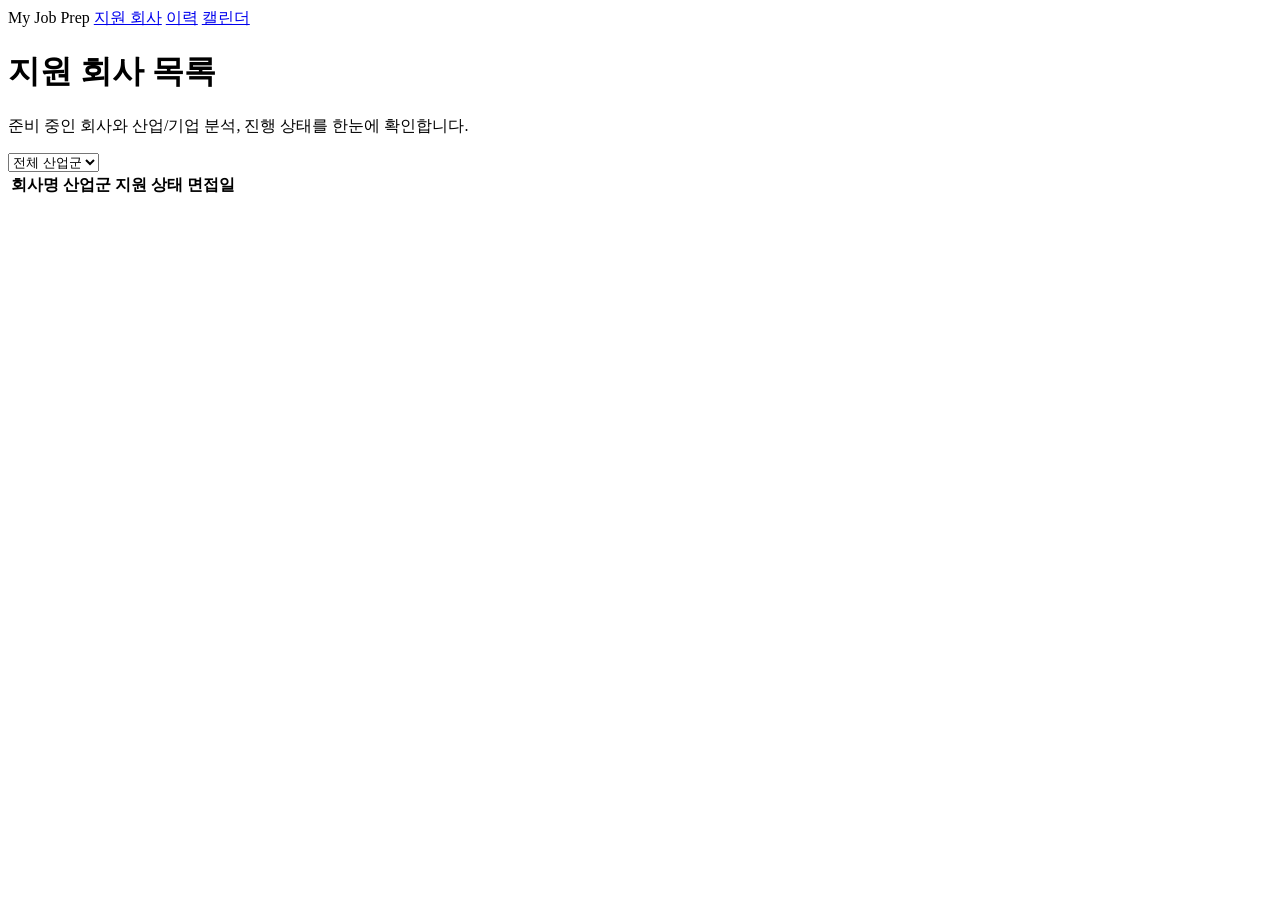
==== index.html @ 2b9216af "Add files via upload" ====
<!DOCTYPE html>
<html lang="ko">
<head>
<meta charset="UTF-8" />
<meta name="viewport" content="width=device-width, initial-scale=1.0" />
<title>지원 회사 목록</title>
<link rel="stylesheet" href="css/style.css" />
</head>
<body>
  <header class="nav">
    <span class="brand">My Job Prep</span>
    <a href="index.html">지원 회사</a>
    <a href="resume.html">이력</a>
    <a href="calendar.html">캘린더</a>
  </header>

  <main>
    <h1>지원 회사 목록</h1>
    <p class="subtitle">준비 중인 회사와 산업/기업 분석, 진행 상태를 한눈에 확인합니다.</p>

    <div class="toolbar">
      <select id="industry-filter">
        <option value="all">전체 산업군</option>
      </select>
    </div>

    <table>
      <thead>
        <tr>
          <th>회사명</th>
          <th>산업군</th>
          <th>지원 상태</th>
          <th>면접일</th>
        </tr>
      </thead>
      <tbody id="company-table-body"></tbody>
    </table>
  </main>

  <script src="data/companies.js"></script>
  <script src="js/app.js"></script>
</body>
</html>
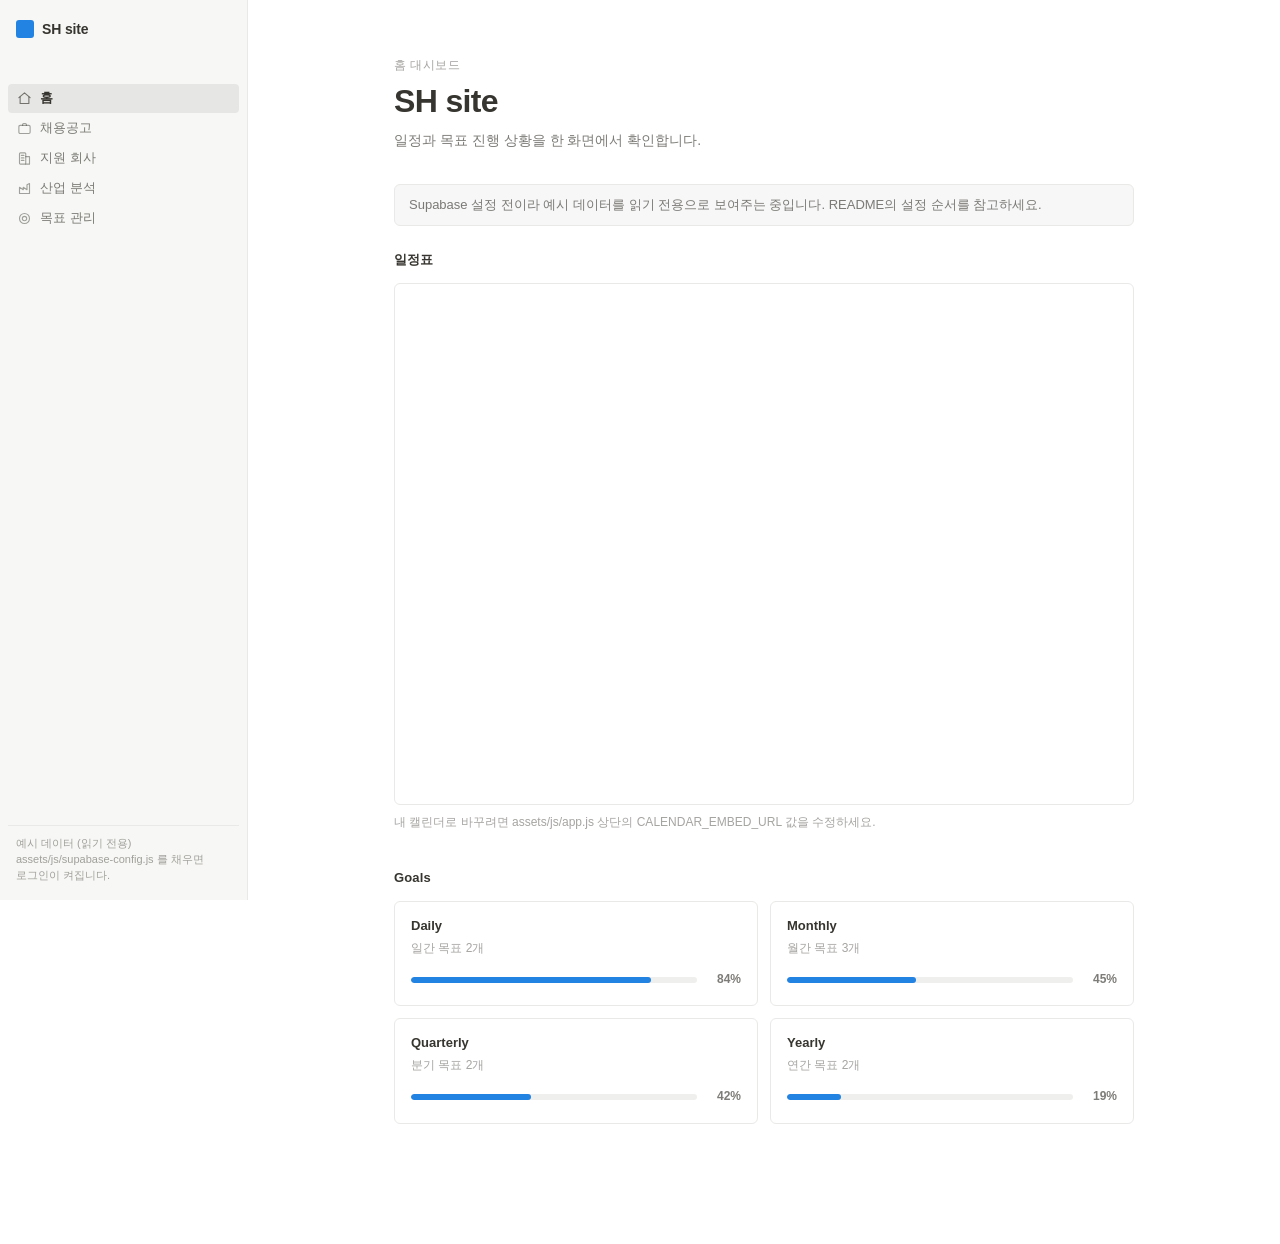
==== commit 2a86caa2: "Add SH site: static job-prep site with Supabase backend - Notion-style sidebar layout, hash router, " ====
--- a/index.html
+++ b/index.html
@@ -1,43 +1,38 @@
 <!DOCTYPE html>
 <html lang="ko">
 <head>
-<meta charset="UTF-8" />
-<meta name="viewport" content="width=device-width, initial-scale=1.0" />
-<title>지원 회사 목록</title>
-<link rel="stylesheet" href="css/style.css" />
+  <meta charset="UTF-8" />
+  <meta name="viewport" content="width=device-width, initial-scale=1.0" />
+  <title>SH site</title>
+  <link rel="stylesheet" href="./assets/css/style.css" />
 </head>
 <body>
-  <header class="nav">
-    <span class="brand">My Job Prep</span>
-    <a href="index.html">지원 회사</a>
-    <a href="resume.html">이력</a>
-    <a href="calendar.html">캘린더</a>
-  </header>
+  <div class="layout">
+    <!-- 사이드바: 메뉴는 app.js에서 렌더링 (산업 분석 하위 항목 자동 생성) -->
+    <aside class="sidebar">
+      <div class="sidebar-head">
+        <span class="site-mark"></span>
+        <span class="site-title">SH site</span>
+      </div>
+      <nav class="sidebar-nav" id="nav"></nav>
+      <div class="authbar" id="authbar"></div>
+    </aside>
 
-  <main>
-    <h1>지원 회사 목록</h1>
-    <p class="subtitle">준비 중인 회사와 산업/기업 분석, 진행 상태를 한눈에 확인합니다.</p>
+    <main class="main">
+      <div class="page" id="view"></div>
+    </main>
+  </div>
 
-    <div class="toolbar">
-      <select id="industry-filter">
-        <option value="all">전체 산업군</option>
-      </select>
-    </div>
+  <!-- Supabase 연결 설정 (URL / anon key) -->
+  <script src="./assets/js/supabase-config.js"></script>
 
-    <table>
-      <thead>
-        <tr>
-          <th>회사명</th>
-          <th>산업군</th>
-          <th>지원 상태</th>
-          <th>면접일</th>
-        </tr>
-      </thead>
-      <tbody id="company-table-body"></tbody>
-    </table>
-  </main>
+  <!-- 예시 데이터: Supabase 설정 전이나 로그아웃 상태에서 읽기 전용으로 표시됩니다 -->
+  <script src="./data/companies.js"></script>
+  <script src="./data/industries.js"></script>
+  <script src="./data/jobs.js"></script>
+  <script src="./data/goals.js"></script>
 
-  <script src="data/companies.js"></script>
-  <script src="js/app.js"></script>
+  <!-- 앱 (ES 모듈 → 로컬에서 열 때는 file:// 이 아니라 로컬 서버가 필요합니다) -->
+  <script type="module" src="./assets/js/app.js"></script>
 </body>
 </html>
--- a/assets/css/style.css
+++ b/assets/css/style.css
@@ -0,0 +1,938 @@
+/* =========================================================
+   SH site — Notion 스타일 정적 사이트
+   빌드 도구 없이 순수 CSS
+   ========================================================= */
+
+:root {
+  /* 색상 (무채색 위주 — 노션 팔레트) */
+  --sidebar-bg: #f7f7f5;
+  --main-bg: #ffffff;
+  --text: #37352f;
+  --text-muted: rgba(55, 53, 47, 0.65);
+  --text-faint: rgba(55, 53, 47, 0.45);
+  --border: #e9e9e7;
+  --border-soft: rgba(55, 53, 47, 0.09);
+  --hover-bg: rgba(55, 53, 47, 0.055);
+  --active-bg: rgba(55, 53, 47, 0.085);
+  --accent: #2383e2;
+
+  --radius: 4px;
+  --sidebar-w: 248px;
+}
+
+* { box-sizing: border-box; }
+
+html, body {
+  margin: 0;
+  padding: 0;
+  height: 100%;
+}
+
+body {
+  background: var(--main-bg);
+  color: var(--text);
+  font-family: ui-sans-serif, -apple-system, BlinkMacSystemFont, "Segoe UI",
+    "Apple SD Gothic Neo", "Pretendard", "Noto Sans KR", "Malgun Gothic", sans-serif;
+  font-size: 15px;
+  line-height: 1.6;
+  -webkit-font-smoothing: antialiased;
+}
+
+a { color: inherit; text-decoration: none; }
+
+/* ---------------------------------------------------------
+   레이아웃
+   --------------------------------------------------------- */
+.layout {
+  display: flex;
+  min-height: 100vh;
+}
+
+.sidebar {
+  width: var(--sidebar-w);
+  flex: 0 0 var(--sidebar-w);
+  background: var(--sidebar-bg);
+  border-right: 1px solid var(--border);
+  padding: 12px 8px 12px;
+  position: sticky;
+  top: 0;
+  height: 100vh;
+  overflow-y: auto;
+  display: flex;
+  flex-direction: column;
+}
+
+.main {
+  flex: 1 1 auto;
+  background: var(--main-bg);
+  min-width: 0;
+}
+
+.page {
+  max-width: 860px;
+  margin: 0 auto;
+  padding: 56px 60px 120px;
+}
+
+/* ---------------------------------------------------------
+   사이드바 상단 (아이콘 + 사이트 제목)
+   화살표/검색창 없음. 대신 첫 메뉴까지 38px 여백.
+   --------------------------------------------------------- */
+.sidebar-head {
+  display: flex;
+  align-items: center;
+  gap: 8px;
+  padding: 6px 8px;
+  margin-bottom: 38px;
+}
+
+.site-mark {
+  width: 18px;
+  height: 18px;
+  flex: 0 0 18px;
+  border-radius: 3px;
+  background: var(--accent);
+}
+
+.site-title {
+  font-size: 14px;
+  font-weight: 600;
+  color: var(--text);
+  letter-spacing: -0.01em;
+}
+
+/* ---------------------------------------------------------
+   사이드바 메뉴
+   --------------------------------------------------------- */
+.sidebar-nav {
+  display: flex;
+  flex-direction: column;
+  gap: 1px;
+}
+
+.nav-item {
+  display: flex;
+  align-items: center;
+  gap: 8px;
+  padding: 6px 8px;
+  border-radius: var(--radius);
+  font-size: 13px;
+  line-height: 1.3;
+  color: var(--text-muted);
+  cursor: pointer;
+  user-select: none;
+  white-space: nowrap;
+  overflow: hidden;
+  text-overflow: ellipsis;
+}
+
+.nav-item:hover { background: var(--hover-bg); }
+
+/* 활성 상태: 강조색이 아니라 옅은 회색 배경 + 살짝 굵은 글씨 */
+.nav-item.is-active {
+  background: var(--active-bg);
+  color: var(--text);
+  font-weight: 600;
+}
+
+.nav-item .ico {
+  flex: 0 0 16px;
+  width: 16px;
+  height: 16px;
+  display: inline-flex;
+  align-items: center;
+  justify-content: center;
+  color: var(--text-faint);
+}
+
+.nav-item.is-active .ico { color: var(--text-muted); }
+
+.nav-item .label {
+  overflow: hidden;
+  text-overflow: ellipsis;
+}
+
+/* 하위 항목 (산업 분석 / 목표 관리) */
+.nav-item.is-sub {
+  padding-left: 30px;
+  font-size: 13px;
+}
+
+.nav-item.is-sub .ico {
+  flex: 0 0 14px;
+  width: 14px;
+  height: 14px;
+}
+
+/* ---------------------------------------------------------
+   페이지 공통 요소
+   --------------------------------------------------------- */
+.page-label {
+  font-size: 12px;
+  font-weight: 500;
+  letter-spacing: 0.04em;
+  color: var(--text-faint);
+  margin-bottom: 6px;
+}
+
+.page-title {
+  font-size: 32px;
+  line-height: 1.25;
+  font-weight: 700;
+  letter-spacing: -0.02em;
+  margin: 0 0 8px;
+}
+
+.page-desc {
+  color: var(--text-muted);
+  font-size: 14px;
+  margin: 0 0 32px;
+}
+
+/* 소제목: 본문(15px)보다 작은 글씨 */
+.section-head {
+  font-size: 13px;
+  font-weight: 600;
+  color: var(--text);
+  letter-spacing: 0.01em;
+  margin: 36px 0 12px;
+}
+
+.section-head.first { margin-top: 24px; }
+
+.section-sub {
+  font-size: 12px;
+  color: var(--text-faint);
+  margin: -8px 0 12px;
+}
+
+.divider {
+  height: 1px;
+  background: var(--border-soft);
+  border: 0;
+  margin: 32px 0;
+}
+
+.empty {
+  color: var(--text-faint);
+  font-size: 14px;
+  padding: 24px 0;
+}
+
+.back-link {
+  display: inline-flex;
+  align-items: center;
+  gap: 6px;
+  font-size: 13px;
+  color: var(--text-muted);
+  padding: 4px 8px;
+  margin: 0 0 16px -8px;
+  border-radius: var(--radius);
+}
+
+.back-link:hover { background: var(--hover-bg); }
+
+/* ---------------------------------------------------------
+   캘린더
+   --------------------------------------------------------- */
+.calendar-wrap {
+  border: 1px solid var(--border);
+  border-radius: 6px;
+  overflow: hidden;
+  background: #fff;
+}
+
+.calendar-wrap iframe {
+  display: block;
+  width: 100%;
+  height: 520px;
+  border: 0;
+}
+
+/* ---------------------------------------------------------
+   목표 카드 / 진행률
+   --------------------------------------------------------- */
+.goal-grid {
+  display: grid;
+  grid-template-columns: repeat(2, minmax(0, 1fr));
+  gap: 12px;
+}
+
+.goal-card {
+  border: 1px solid var(--border);
+  border-radius: 6px;
+  padding: 14px 16px 16px;
+  background: #fff;
+  cursor: pointer;
+}
+
+.goal-card:hover { background: #fcfcfb; }
+
+.goal-card .card-title {
+  font-size: 13px;
+  font-weight: 600;
+  margin-bottom: 2px;
+}
+
+.goal-card .card-meta {
+  font-size: 12px;
+  color: var(--text-faint);
+  margin-bottom: 12px;
+}
+
+.progress-row {
+  display: flex;
+  align-items: center;
+  gap: 10px;
+}
+
+.progress {
+  flex: 1 1 auto;
+  height: 6px;
+  border-radius: 999px;
+  background: rgba(55, 53, 47, 0.08);
+  overflow: hidden;
+}
+
+.progress > span {
+  display: block;
+  height: 100%;
+  border-radius: 999px;
+  background: var(--accent);
+}
+
+.progress-value {
+  flex: 0 0 auto;
+  font-size: 12px;
+  font-weight: 600;
+  color: var(--text-muted);
+  font-variant-numeric: tabular-nums;
+  min-width: 34px;
+  text-align: right;
+}
+
+/* 목표 관리 페이지 리스트 */
+.goal-list { display: flex; flex-direction: column; gap: 2px; }
+
+.goal-row {
+  padding: 10px 8px;
+  border-radius: var(--radius);
+}
+
+.goal-row:hover { background: var(--hover-bg); }
+
+.goal-row .goal-row-top {
+  display: flex;
+  align-items: baseline;
+  justify-content: space-between;
+  gap: 12px;
+  margin-bottom: 8px;
+}
+
+.goal-row .goal-name { font-size: 14px; }
+
+.goal-row .goal-count {
+  font-size: 12px;
+  color: var(--text-faint);
+  font-variant-numeric: tabular-nums;
+  white-space: nowrap;
+}
+
+/* ---------------------------------------------------------
+   필터 칩
+   --------------------------------------------------------- */
+.filters {
+  display: flex;
+  flex-direction: column;
+  gap: 8px;
+  margin: 20px 0 24px;
+}
+
+.filter-row {
+  display: flex;
+  align-items: center;
+  gap: 6px;
+  flex-wrap: wrap;
+}
+
+.filter-row .filter-label {
+  font-size: 12px;
+  color: var(--text-faint);
+  width: 56px;
+  flex: 0 0 56px;
+}
+
+.chip {
+  font: inherit;
+  font-size: 12px;
+  line-height: 1.4;
+  padding: 4px 10px;
+  border-radius: 999px;
+  border: 1px solid var(--border);
+  background: #fff;
+  color: var(--text-muted);
+  cursor: pointer;
+  white-space: nowrap;
+}
+
+.chip:hover { background: var(--hover-bg); }
+
+.chip.is-on {
+  background: var(--text);
+  border-color: var(--text);
+  color: #fff;
+  font-weight: 500;
+}
+
+.result-count {
+  font-size: 12px;
+  color: var(--text-faint);
+  margin-bottom: 8px;
+}
+
+/* ---------------------------------------------------------
+   테이블
+   --------------------------------------------------------- */
+.table-wrap { overflow-x: auto; }
+
+table.tbl {
+  width: 100%;
+  border-collapse: collapse;
+  font-size: 14px;
+}
+
+table.tbl th {
+  text-align: left;
+  font-size: 12px;
+  font-weight: 500;
+  color: var(--text-faint);
+  padding: 8px 10px;
+  border-bottom: 1px solid var(--border);
+  white-space: nowrap;
+}
+
+table.tbl td {
+  padding: 10px;
+  border-bottom: 1px solid var(--border-soft);
+  vertical-align: top;
+}
+
+table.tbl tbody tr.clickable { cursor: pointer; }
+table.tbl tbody tr.clickable:hover { background: var(--hover-bg); }
+
+.cell-strong { font-weight: 500; }
+.cell-muted { color: var(--text-muted); }
+
+.cell-memo {
+  color: var(--text-muted);
+  font-size: 13px;
+  max-width: 260px;
+}
+
+.nowrap { white-space: nowrap; }
+
+/* 배지 (기본은 무채색) */
+.badge {
+  display: inline-block;
+  font-size: 12px;
+  line-height: 1.4;
+  padding: 2px 8px;
+  border-radius: 999px;
+  background: rgba(55, 53, 47, 0.06);
+  color: var(--text-muted);
+  white-space: nowrap;
+}
+
+.badge.badge-on {
+  background: rgba(35, 131, 226, 0.1);
+  color: #1a6dbb;
+}
+
+.badge.badge-done {
+  background: rgba(55, 53, 47, 0.08);
+  color: var(--text-muted);
+}
+
+.badge.badge-urgent {
+  background: rgba(224, 62, 62, 0.1);
+  color: #c0392b;
+}
+
+.link-out {
+  color: var(--accent);
+  font-size: 13px;
+  white-space: nowrap;
+}
+
+.link-out:hover { text-decoration: underline; }
+
+/* ---------------------------------------------------------
+   상세 페이지
+   --------------------------------------------------------- */
+.meta-row {
+  display: flex;
+  flex-wrap: wrap;
+  gap: 6px;
+  margin-bottom: 28px;
+}
+
+.kv {
+  display: grid;
+  grid-template-columns: 120px 1fr;
+  gap: 6px 16px;
+  font-size: 14px;
+  margin: 0;
+}
+
+.kv dt {
+  color: var(--text-faint);
+  font-size: 13px;
+}
+
+.kv dd { margin: 0; }
+
+.prose {
+  font-size: 15px;
+  color: var(--text);
+  white-space: pre-line;
+  margin: 0;
+}
+
+.prose.muted { color: var(--text-muted); }
+
+.note-card {
+  border: 1px solid var(--border);
+  border-radius: 6px;
+  padding: 14px 16px;
+  margin-bottom: 10px;
+}
+
+.note-card .note-head {
+  display: flex;
+  align-items: center;
+  gap: 8px;
+  margin-bottom: 8px;
+}
+
+.note-card .note-round { font-size: 13px; font-weight: 600; }
+.note-card .note-date { font-size: 12px; color: var(--text-faint); }
+
+.note-card ul {
+  margin: 0 0 10px;
+  padding-left: 18px;
+  font-size: 14px;
+}
+
+.note-card li { margin-bottom: 4px; }
+
+.note-card .note-review {
+  font-size: 13px;
+  color: var(--text-muted);
+  white-space: pre-line;
+  border-top: 1px solid var(--border-soft);
+  padding-top: 8px;
+}
+
+.card-link-list { display: flex; flex-direction: column; gap: 2px; }
+
+.card-link {
+  display: flex;
+  align-items: center;
+  justify-content: space-between;
+  gap: 12px;
+  padding: 12px 10px;
+  border-radius: var(--radius);
+  border-bottom: 1px solid var(--border-soft);
+  cursor: pointer;
+}
+
+.card-link:hover { background: var(--hover-bg); }
+
+.card-link .cl-title { font-size: 14px; font-weight: 500; }
+.card-link .cl-sub { font-size: 12px; color: var(--text-faint); }
+
+/* ---------------------------------------------------------
+   로그인 바 (사이드바 하단)
+   --------------------------------------------------------- */
+.authbar {
+  margin-top: auto;
+  padding: 10px 8px 4px;
+  border-top: 1px solid var(--border);
+  display: flex;
+  flex-direction: column;
+  gap: 6px;
+}
+
+.auth-note {
+  font-size: 11px;
+  line-height: 1.45;
+  color: var(--text-faint);
+  word-break: keep-all;
+}
+
+.auth-user {
+  font-size: 12px;
+  font-weight: 600;
+  color: var(--text-muted);
+  white-space: nowrap;
+  overflow: hidden;
+  text-overflow: ellipsis;
+  padding: 0 2px;
+}
+
+/* ---------------------------------------------------------
+   버튼
+   --------------------------------------------------------- */
+.btn {
+  font: inherit;
+  font-size: 13px;
+  line-height: 1.4;
+  padding: 5px 12px;
+  border-radius: var(--radius);
+  border: 1px solid var(--border);
+  background: #fff;
+  color: var(--text);
+  cursor: pointer;
+  white-space: nowrap;
+}
+
+.btn:hover { background: #f3f3f1; }
+.btn:disabled { opacity: 0.5; cursor: default; }
+
+.btn-sm { font-size: 12px; padding: 3px 9px; }
+.btn-block { width: 100%; }
+
+.btn-primary {
+  background: var(--accent);
+  border-color: var(--accent);
+  color: #fff;
+}
+.btn-primary:hover { background: #1b74cc; }
+
+.btn-quiet { color: var(--text-faint); }
+.btn-quiet:hover { color: #c0392b; border-color: #e3c2c2; background: #fdf5f5; }
+
+.btn-danger {
+  background: #d64545;
+  border-color: #d64545;
+  color: #fff;
+}
+.btn-danger:hover { background: #c23b3b; }
+
+.btn-kakao {
+  background: #fee500;
+  border-color: #f2d900;
+  color: #191600;
+  font-weight: 600;
+}
+.btn-kakao:hover { background: #f7dd00; }
+
+/* 진행률 ± 버튼 */
+.step-btn {
+  font: inherit;
+  font-size: 15px;
+  line-height: 1;
+  width: 26px;
+  height: 26px;
+  border-radius: 50%;
+  border: 1px solid var(--border);
+  background: #fff;
+  color: var(--text-muted);
+  cursor: pointer;
+}
+
+.step-btn:hover { background: var(--hover-bg); color: var(--text); }
+
+/* ---------------------------------------------------------
+   페이지 헤더 / 배너
+   --------------------------------------------------------- */
+.page-head {
+  display: flex;
+  align-items: flex-start;
+  justify-content: space-between;
+  gap: 16px;
+}
+
+.page-actions {
+  display: flex;
+  gap: 6px;
+  flex-shrink: 0;
+  padding-top: 22px;
+}
+
+.section-head-row {
+  display: flex;
+  align-items: center;
+  justify-content: space-between;
+  gap: 12px;
+}
+
+.section-actions { display: flex; gap: 6px; }
+
+.title-sub {
+  font-size: 18px;
+  font-weight: 400;
+  color: var(--text-faint);
+}
+
+.banner {
+  font-size: 13px;
+  color: var(--text-muted);
+  background: rgba(55, 53, 47, 0.04);
+  border: 1px solid var(--border);
+  border-radius: 6px;
+  padding: 10px 14px;
+  margin-bottom: 24px;
+}
+
+.banner-warn {
+  background: rgba(224, 62, 62, 0.06);
+  border-color: rgba(224, 62, 62, 0.2);
+  color: #a33;
+}
+
+.banner-action {
+  display: flex;
+  align-items: center;
+  justify-content: space-between;
+  gap: 12px;
+  flex-wrap: wrap;
+}
+
+/* ---------------------------------------------------------
+   목표 관리
+   --------------------------------------------------------- */
+.summary-list {
+  display: flex;
+  flex-direction: column;
+  gap: 2px;
+}
+
+.summary-row {
+  display: flex;
+  align-items: center;
+  gap: 20px;
+  padding: 14px 10px;
+  border-radius: var(--radius);
+  border-bottom: 1px solid var(--border-soft);
+  cursor: pointer;
+}
+
+.summary-row:hover { background: var(--hover-bg); }
+
+.summary-row .progress-row { flex: 1 1 auto; }
+
+.summary-name {
+  flex: 0 0 150px;
+  font-size: 14px;
+  font-weight: 600;
+  display: flex;
+  flex-direction: column;
+  gap: 2px;
+}
+
+.summary-sub {
+  font-size: 12px;
+  font-weight: 400;
+  color: var(--text-faint);
+}
+
+.period-summary {
+  display: flex;
+  align-items: center;
+  gap: 14px;
+  padding: 12px 14px;
+  border: 1px solid var(--border);
+  border-radius: 6px;
+  margin-bottom: 24px;
+}
+
+.period-summary-label {
+  font-size: 12px;
+  color: var(--text-faint);
+  white-space: nowrap;
+}
+
+.period-summary .progress-row { flex: 1 1 auto; }
+
+.goal-row-bottom {
+  display: flex;
+  align-items: center;
+  gap: 14px;
+}
+
+.goal-row-bottom .progress-row { flex: 1 1 auto; }
+
+.goal-controls {
+  display: flex;
+  align-items: center;
+  gap: 4px;
+  flex-shrink: 0;
+}
+
+.row-actions {
+  display: flex;
+  gap: 4px;
+  align-items: flex-start;
+}
+
+.note-head .spacer { flex: 1 1 auto; }
+
+/* ---------------------------------------------------------
+   모달
+   --------------------------------------------------------- */
+.modal-overlay {
+  position: fixed;
+  inset: 0;
+  background: rgba(15, 15, 15, 0.4);
+  display: flex;
+  align-items: center;
+  justify-content: center;
+  padding: 24px;
+  z-index: 100;
+}
+
+.modal {
+  background: #fff;
+  border-radius: 8px;
+  box-shadow: 0 12px 40px rgba(15, 15, 15, 0.2);
+  width: 100%;
+  max-width: 520px;
+  max-height: 86vh;
+  overflow-y: auto;
+  padding: 22px 24px 20px;
+}
+
+.modal-sm { max-width: 380px; }
+
+.modal-title {
+  font-size: 16px;
+  font-weight: 600;
+  margin: 0 0 18px;
+}
+
+.modal-message {
+  font-size: 14px;
+  margin: 0 0 18px;
+  line-height: 1.5;
+}
+
+.modal-form { display: flex; flex-direction: column; gap: 14px; }
+
+.field { display: flex; flex-direction: column; gap: 5px; }
+
+.field-label {
+  font-size: 12px;
+  color: var(--text-faint);
+}
+
+.field-hint {
+  font-size: 11px;
+  color: var(--text-faint);
+}
+
+.field input,
+.field select,
+.field textarea {
+  font: inherit;
+  font-size: 14px;
+  color: var(--text);
+  background: #fff;
+  border: 1px solid var(--border);
+  border-radius: var(--radius);
+  padding: 7px 10px;
+  width: 100%;
+}
+
+.field textarea { resize: vertical; line-height: 1.55; }
+
+.field input:focus,
+.field select:focus,
+.field textarea:focus {
+  outline: none;
+  border-color: var(--accent);
+  box-shadow: 0 0 0 2px rgba(35, 131, 226, 0.15);
+}
+
+.modal-actions {
+  display: flex;
+  justify-content: flex-end;
+  gap: 8px;
+  margin-top: 4px;
+}
+
+.modal-err {
+  font-size: 12px;
+  color: #c0392b;
+  background: rgba(224, 62, 62, 0.07);
+  border-radius: var(--radius);
+  padding: 8px 10px;
+  margin: 0;
+}
+
+/* ---------------------------------------------------------
+   토스트
+   --------------------------------------------------------- */
+.toast {
+  position: fixed;
+  right: 20px;
+  bottom: 20px;
+  z-index: 200;
+  background: var(--text);
+  color: #fff;
+  font-size: 13px;
+  padding: 10px 16px;
+  border-radius: 6px;
+  box-shadow: 0 6px 20px rgba(15, 15, 15, 0.25);
+  opacity: 1;
+  transition: opacity 0.35s ease;
+}
+
+.toast.is-error { background: #c0392b; }
+.toast.is-out { opacity: 0; }
+
+/* ---------------------------------------------------------
+   반응형
+   --------------------------------------------------------- */
+@media (max-width: 860px) {
+  .layout { flex-direction: column; }
+
+  .sidebar {
+    width: 100%;
+    flex: none;
+    height: auto;
+    position: static;
+    border-right: 0;
+    border-bottom: 1px solid var(--border);
+    padding-bottom: 12px;
+  }
+
+  .sidebar-head { margin-bottom: 20px; }
+
+  .sidebar-nav { flex-direction: row; flex-wrap: wrap; }
+
+  .nav-item.is-sub { padding-left: 8px; }
+
+  .page { padding: 32px 20px 80px; }
+
+  .goal-grid { grid-template-columns: 1fr; }
+
+  .kv { grid-template-columns: 88px 1fr; }
+
+  .authbar {
+    margin-top: 12px;
+    flex-direction: row;
+    align-items: center;
+    justify-content: space-between;
+  }
+
+  .authbar .btn-block { width: auto; }
+
+  .page-head { flex-direction: column; gap: 12px; }
+  .page-actions { padding-top: 0; }
+
+  .summary-row { flex-direction: column; align-items: stretch; gap: 8px; }
+  .summary-name { flex: none; }
+
+  .goal-row-bottom { flex-wrap: wrap; }
+}
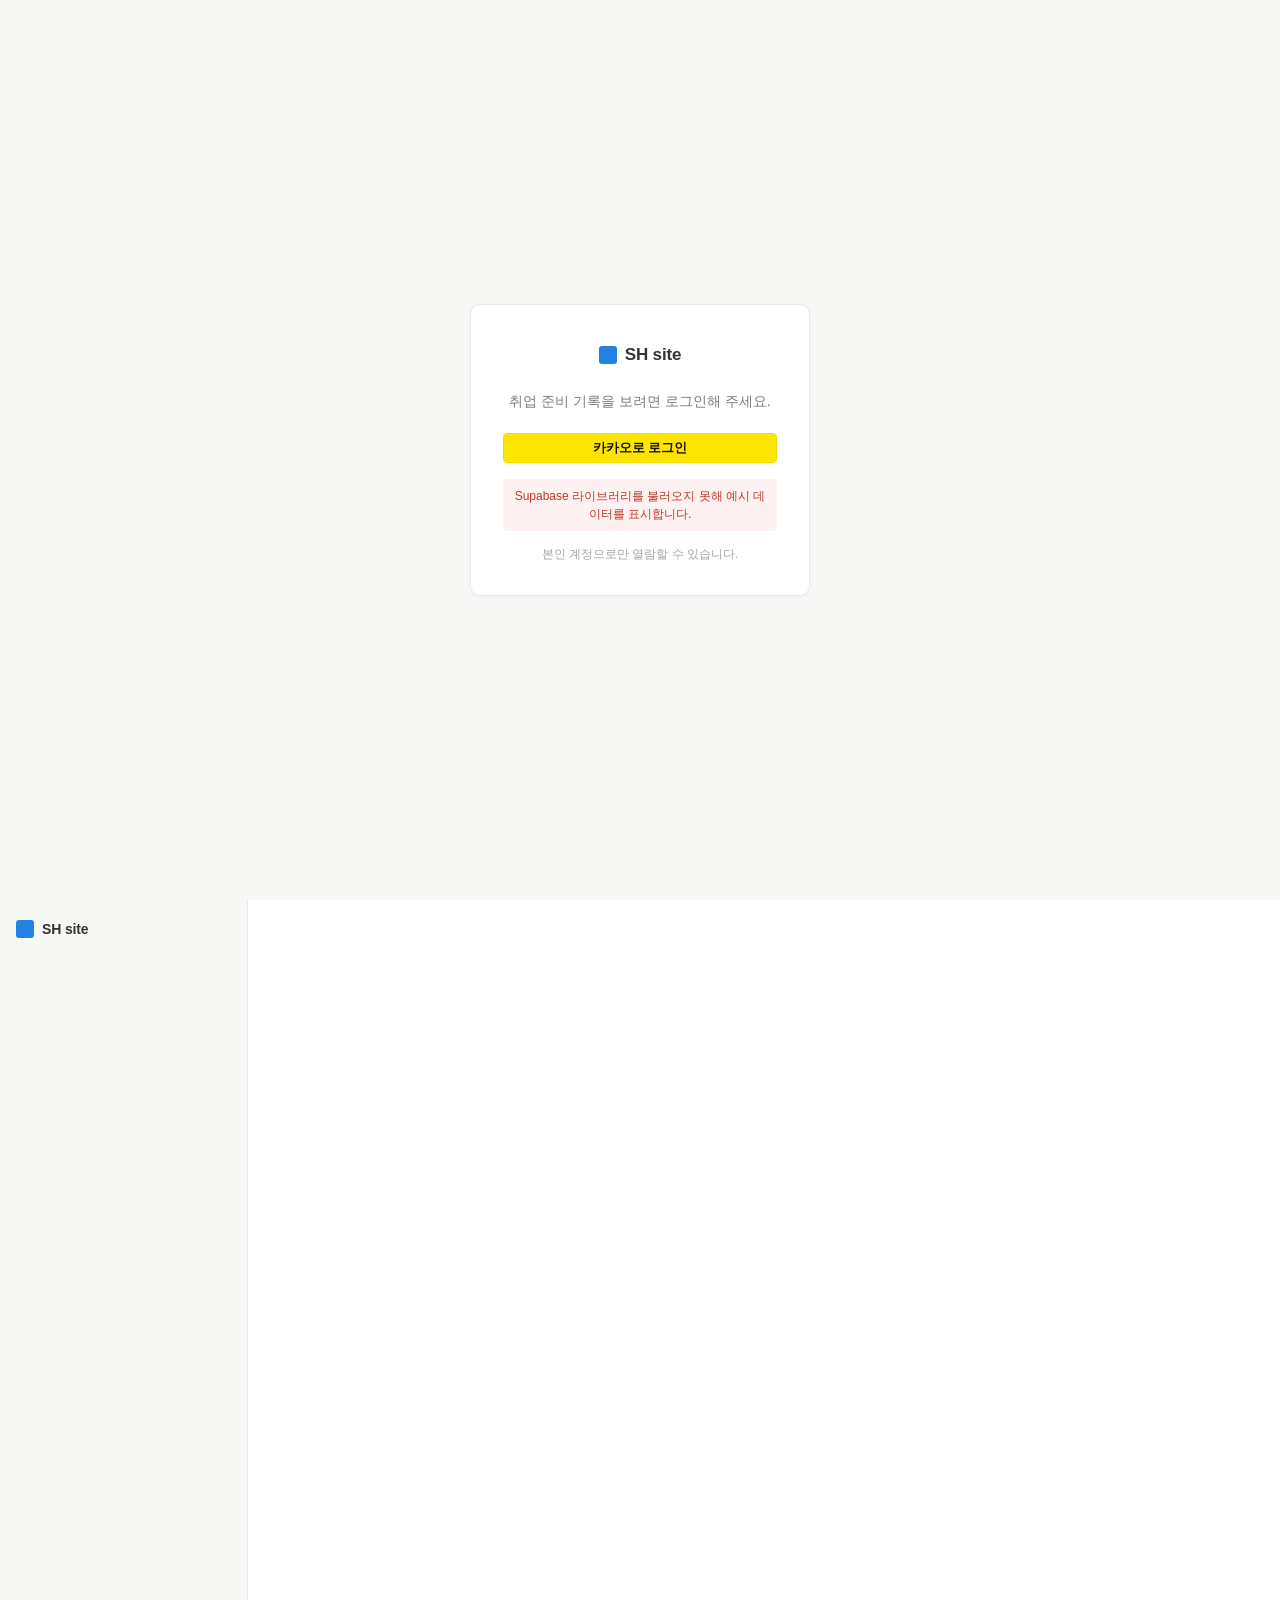
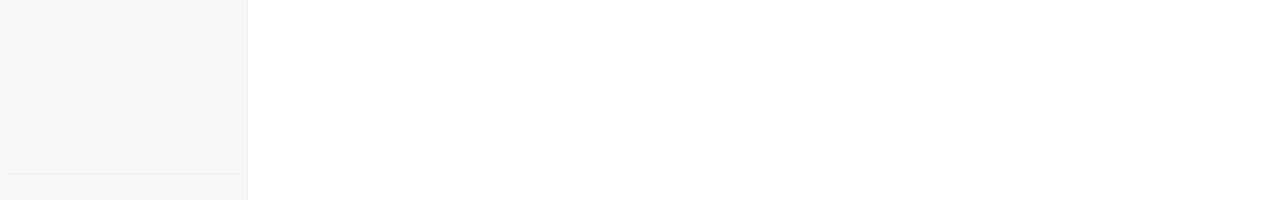
==== commit 14b7451d: "Require login before showing any content Visiting any route now shows a Kakao login screen until a s" ====
--- a/index.html
+++ b/index.html
@@ -7,7 +7,10 @@
   <link rel="stylesheet" href="./assets/css/style.css" />
 </head>
 <body>
-  <div class="layout">
+  <!-- 로그인 화면 (로그인 전에는 이 화면만 보입니다) -->
+  <div class="gate" id="gate" hidden></div>
+
+  <div class="layout" id="layout" hidden>
     <!-- 사이드바: 메뉴는 app.js에서 렌더링 (산업 분석 하위 항목 자동 생성) -->
     <aside class="sidebar">
       <div class="sidebar-head">
--- a/assets/css/style.css
+++ b/assets/css/style.css
@@ -311,32 +311,112 @@
   text-align: right;
 }
 
-/* 목표 관리 페이지 리스트 */
+/* Daily: 미완료 / 완료 2단 */
+.goal-columns {
+  display: grid;
+  grid-template-columns: repeat(2, minmax(0, 1fr));
+  gap: 12px 28px;
+  align-items: start;
+}
+
+.goal-column { min-width: 0; }
+
+.column-head {
+  display: flex;
+  align-items: center;
+  gap: 6px;
+  font-size: 12px;
+  font-weight: 600;
+  color: var(--text-faint);
+  letter-spacing: 0.02em;
+  margin: 0 0 8px;
+  padding: 0 0 8px 2px;
+  border-bottom: 1px solid var(--border);
+}
+
+.column-count {
+  font-weight: 500;
+  color: var(--text-faint);
+  background: rgba(55, 53, 47, 0.06);
+  border-radius: 999px;
+  padding: 1px 7px;
+  font-variant-numeric: tabular-nums;
+}
+
+/* 목표 관리 페이지 리스트 (체크리스트) */
 .goal-list { display: flex; flex-direction: column; gap: 2px; }
 
 .goal-row {
-  padding: 10px 8px;
+  display: flex;
+  align-items: flex-start;
+  gap: 10px;
+  padding: 12px 10px;
   border-radius: var(--radius);
+  border-bottom: 1px solid var(--border-soft);
 }
 
 .goal-row:hover { background: var(--hover-bg); }
+
+.goal-check {
+  flex: 0 0 auto;
+  width: 16px;
+  height: 16px;
+  margin: 3px 0 0;
+  accent-color: var(--accent);
+  cursor: pointer;
+}
+
+.goal-check:disabled { cursor: default; opacity: 0.55; }
+
+.goal-body { flex: 1 1 auto; min-width: 0; }
 
 .goal-row .goal-row-top {
   display: flex;
   align-items: baseline;
   justify-content: space-between;
   gap: 12px;
-  margin-bottom: 8px;
-}
-
-.goal-row .goal-name { font-size: 14px; }
-
-.goal-row .goal-count {
+}
+
+.goal-row .goal-name {
+  font-size: 14px;
+  font-weight: 500;
+  word-break: keep-all;
+}
+
+.goal-row .goal-controls {
+  display: flex;
+  gap: 4px;
+  flex-shrink: 0;
+  opacity: 0;
+  transition: opacity 0.12s ease;
+}
+
+.goal-row:hover .goal-controls,
+.goal-row:focus-within .goal-controls { opacity: 1; }
+
+.goal-date {
   font-size: 12px;
   color: var(--text-faint);
   font-variant-numeric: tabular-nums;
-  white-space: nowrap;
-}
+  margin-top: 2px;
+}
+
+.goal-detail {
+  font-size: 13px;
+  color: var(--text-muted);
+  line-height: 1.6;
+  white-space: pre-line;
+  margin: 6px 0 0;
+}
+
+/* 완료 표시 */
+.goal-row.is-done .goal-name {
+  text-decoration: line-through;
+  color: var(--text-faint);
+  font-weight: 400;
+}
+
+.goal-row.is-done .goal-detail { color: var(--text-faint); }
 
 /* ---------------------------------------------------------
    필터 칩
@@ -550,6 +630,71 @@
 
 .card-link .cl-title { font-size: 14px; font-weight: 500; }
 .card-link .cl-sub { font-size: 12px; color: var(--text-faint); }
+
+/* ---------------------------------------------------------
+   로그인 화면 (게이트)
+   --------------------------------------------------------- */
+.gate {
+  min-height: 100vh;
+  display: flex;
+  align-items: center;
+  justify-content: center;
+  padding: 24px;
+  background: var(--sidebar-bg);
+}
+
+.gate-card {
+  width: 100%;
+  max-width: 340px;
+  background: #fff;
+  border: 1px solid var(--border);
+  border-radius: 10px;
+  padding: 36px 32px 32px;
+  text-align: center;
+  box-shadow: 0 1px 3px rgba(15, 15, 15, 0.04);
+}
+
+.gate-brand {
+  display: flex;
+  align-items: center;
+  justify-content: center;
+  gap: 8px;
+  margin-bottom: 22px;
+}
+
+.gate-title {
+  font-size: 17px;
+  font-weight: 700;
+  letter-spacing: -0.01em;
+}
+
+.gate-desc {
+  font-size: 14px;
+  color: var(--text-muted);
+  margin: 0 0 20px;
+  line-height: 1.6;
+}
+
+.gate-btn {
+  width: 100%;
+  padding: 10px 16px;
+  font-size: 14px;
+}
+
+.gate-note {
+  font-size: 12px;
+  color: var(--text-faint);
+  margin: 14px 0 0;
+  line-height: 1.5;
+}
+
+.gate-error {
+  color: #c0392b;
+  background: rgba(224, 62, 62, 0.07);
+  border-radius: var(--radius);
+  padding: 8px 10px;
+  margin-top: 16px;
+}
 
 /* ---------------------------------------------------------
    로그인 바 (사이드바 하단)
@@ -627,22 +772,6 @@
 }
 .btn-kakao:hover { background: #f7dd00; }
 
-/* 진행률 ± 버튼 */
-.step-btn {
-  font: inherit;
-  font-size: 15px;
-  line-height: 1;
-  width: 26px;
-  height: 26px;
-  border-radius: 50%;
-  border: 1px solid var(--border);
-  background: #fff;
-  color: var(--text-muted);
-  cursor: pointer;
-}
-
-.step-btn:hover { background: var(--hover-bg); color: var(--text); }
-
 /* ---------------------------------------------------------
    페이지 헤더 / 배너
    --------------------------------------------------------- */
@@ -754,21 +883,6 @@
 }
 
 .period-summary .progress-row { flex: 1 1 auto; }
-
-.goal-row-bottom {
-  display: flex;
-  align-items: center;
-  gap: 14px;
-}
-
-.goal-row-bottom .progress-row { flex: 1 1 auto; }
-
-.goal-controls {
-  display: flex;
-  align-items: center;
-  gap: 4px;
-  flex-shrink: 0;
-}
 
 .row-actions {
   display: flex;
@@ -934,5 +1048,12 @@
   .summary-row { flex-direction: column; align-items: stretch; gap: 8px; }
   .summary-name { flex: none; }
 
-  .goal-row-bottom { flex-wrap: wrap; }
-}
+  /* 터치 기기에서는 hover가 없으므로 수정/삭제를 항상 보이게 */
+  .goal-row .goal-controls { opacity: 1; }
+
+  .goal-columns { grid-template-columns: 1fr; gap: 24px; }
+}
+
+@media (hover: none) {
+  .goal-row .goal-controls { opacity: 1; }
+}
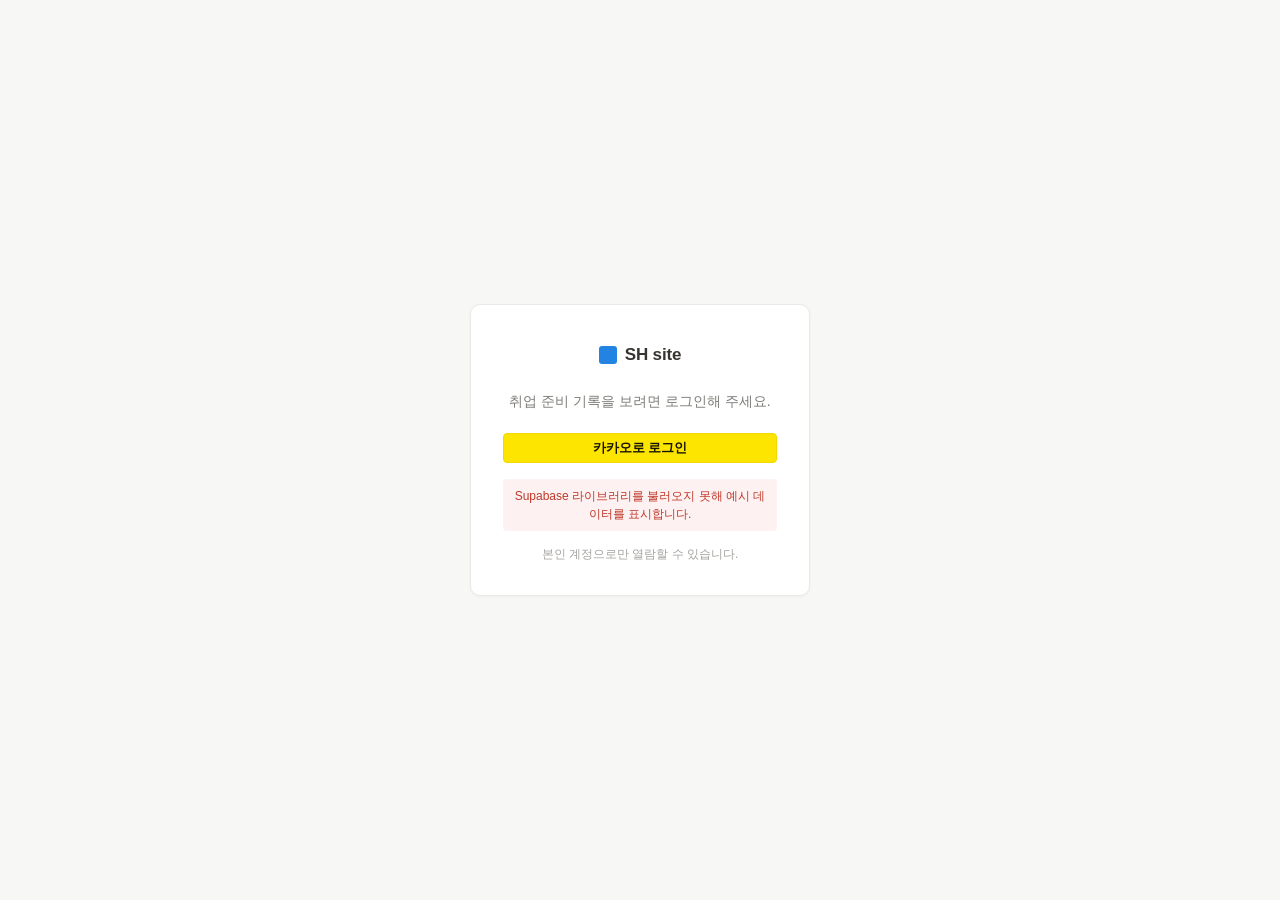
==== commit 49d4a508: "Split login and site into separate pages The single-page gate did not actually hide the app: .layout" ====
--- a/index.html
+++ b/index.html
@@ -3,39 +3,15 @@
 <head>
   <meta charset="UTF-8" />
   <meta name="viewport" content="width=device-width, initial-scale=1.0" />
-  <title>SH site</title>
+  <title>로그인 · SH site</title>
   <link rel="stylesheet" href="./assets/css/style.css" />
 </head>
 <body>
-  <!-- 로그인 화면 (로그인 전에는 이 화면만 보입니다) -->
-  <div class="gate" id="gate" hidden></div>
+  <!-- 로그인 페이지. 로그인하면 환영 화면이 뜨고, 거기서 ./app.html 로 이동합니다. -->
+  <div class="gate" id="gate"></div>
 
-  <div class="layout" id="layout" hidden>
-    <!-- 사이드바: 메뉴는 app.js에서 렌더링 (산업 분석 하위 항목 자동 생성) -->
-    <aside class="sidebar">
-      <div class="sidebar-head">
-        <span class="site-mark"></span>
-        <span class="site-title">SH site</span>
-      </div>
-      <nav class="sidebar-nav" id="nav"></nav>
-      <div class="authbar" id="authbar"></div>
-    </aside>
-
-    <main class="main">
-      <div class="page" id="view"></div>
-    </main>
-  </div>
-
-  <!-- Supabase 연결 설정 (URL / anon key) -->
   <script src="./assets/js/supabase-config.js"></script>
-
-  <!-- 예시 데이터: Supabase 설정 전이나 로그아웃 상태에서 읽기 전용으로 표시됩니다 -->
-  <script src="./data/companies.js"></script>
-  <script src="./data/industries.js"></script>
-  <script src="./data/jobs.js"></script>
   <script src="./data/goals.js"></script>
-
-  <!-- 앱 (ES 모듈 → 로컬에서 열 때는 file:// 이 아니라 로컬 서버가 필요합니다) -->
-  <script type="module" src="./assets/js/app.js"></script>
+  <script type="module" src="./assets/js/login.js"></script>
 </body>
 </html>
--- a/assets/css/style.css
+++ b/assets/css/style.css
@@ -22,6 +22,9 @@
 
 * { box-sizing: border-box; }
 
+/* display 를 지정한 요소에도 hidden 속성이 확실히 먹도록 */
+[hidden] { display: none !important; }
+
 html, body {
   margin: 0;
   padding: 0;
@@ -695,6 +698,56 @@
   padding: 8px 10px;
   margin-top: 16px;
 }
+
+/* 2단계: 환영 화면 */
+.gate-welcome { padding: 40px 32px 28px; }
+
+.gate-avatar {
+  width: 56px;
+  height: 56px;
+  border-radius: 50%;
+  object-fit: cover;
+  display: block;
+  margin: 0 auto 18px;
+  border: 1px solid var(--border);
+}
+
+.gate-avatar-blank { background: rgba(55, 53, 47, 0.07); }
+
+.gate-hello {
+  font-size: 13px;
+  color: var(--text-faint);
+  margin: 0 0 4px;
+}
+
+.gate-username {
+  font-size: 22px;
+  font-weight: 700;
+  letter-spacing: -0.02em;
+  margin: 0 0 6px;
+}
+
+.gate-summary {
+  font-size: 13px;
+  color: var(--text-muted);
+  margin: 0 0 22px;
+}
+
+.gate-link {
+  display: block;
+  margin: 14px auto 0;
+  font: inherit;
+  font-size: 12px;
+  color: var(--text-faint);
+  background: none;
+  border: 0;
+  padding: 4px;
+  cursor: pointer;
+  text-decoration: underline;
+  text-underline-offset: 2px;
+}
+
+.gate-link:hover { color: var(--text-muted); }
 
 /* ---------------------------------------------------------
    로그인 바 (사이드바 하단)
